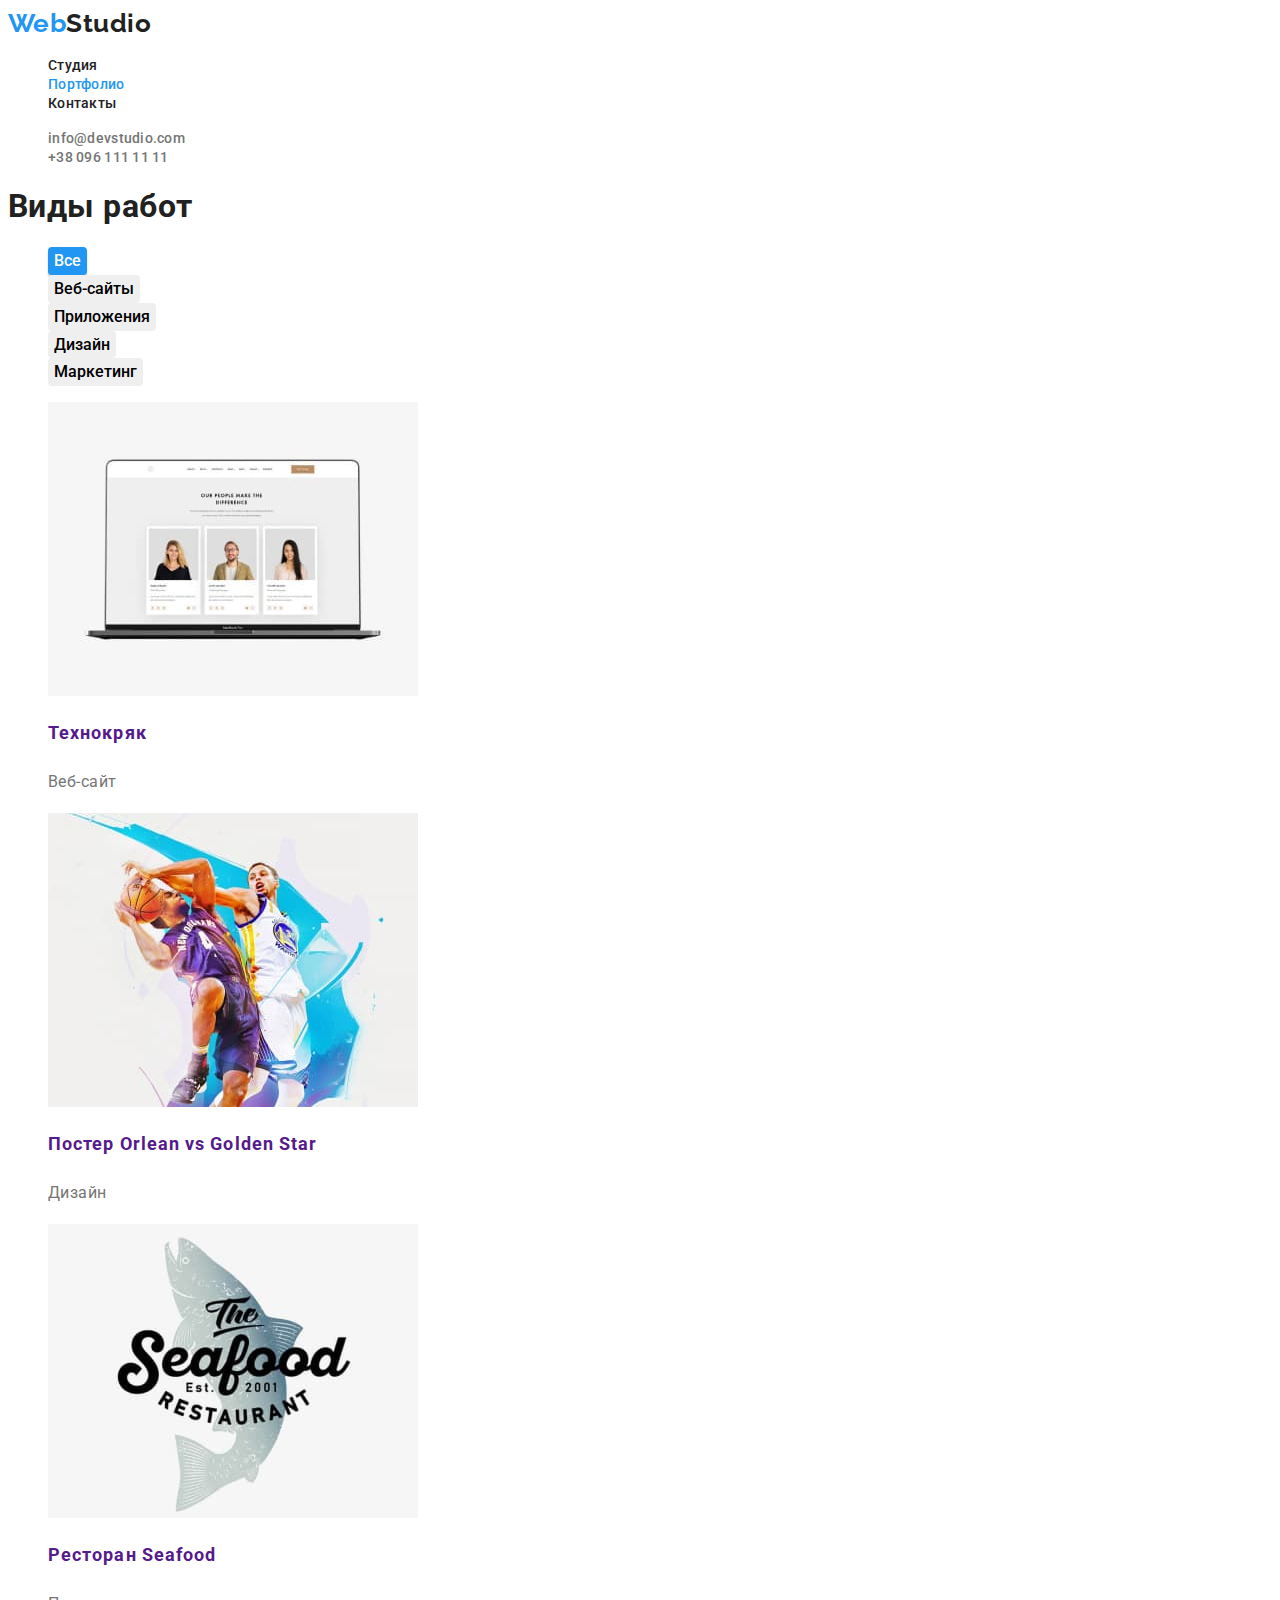
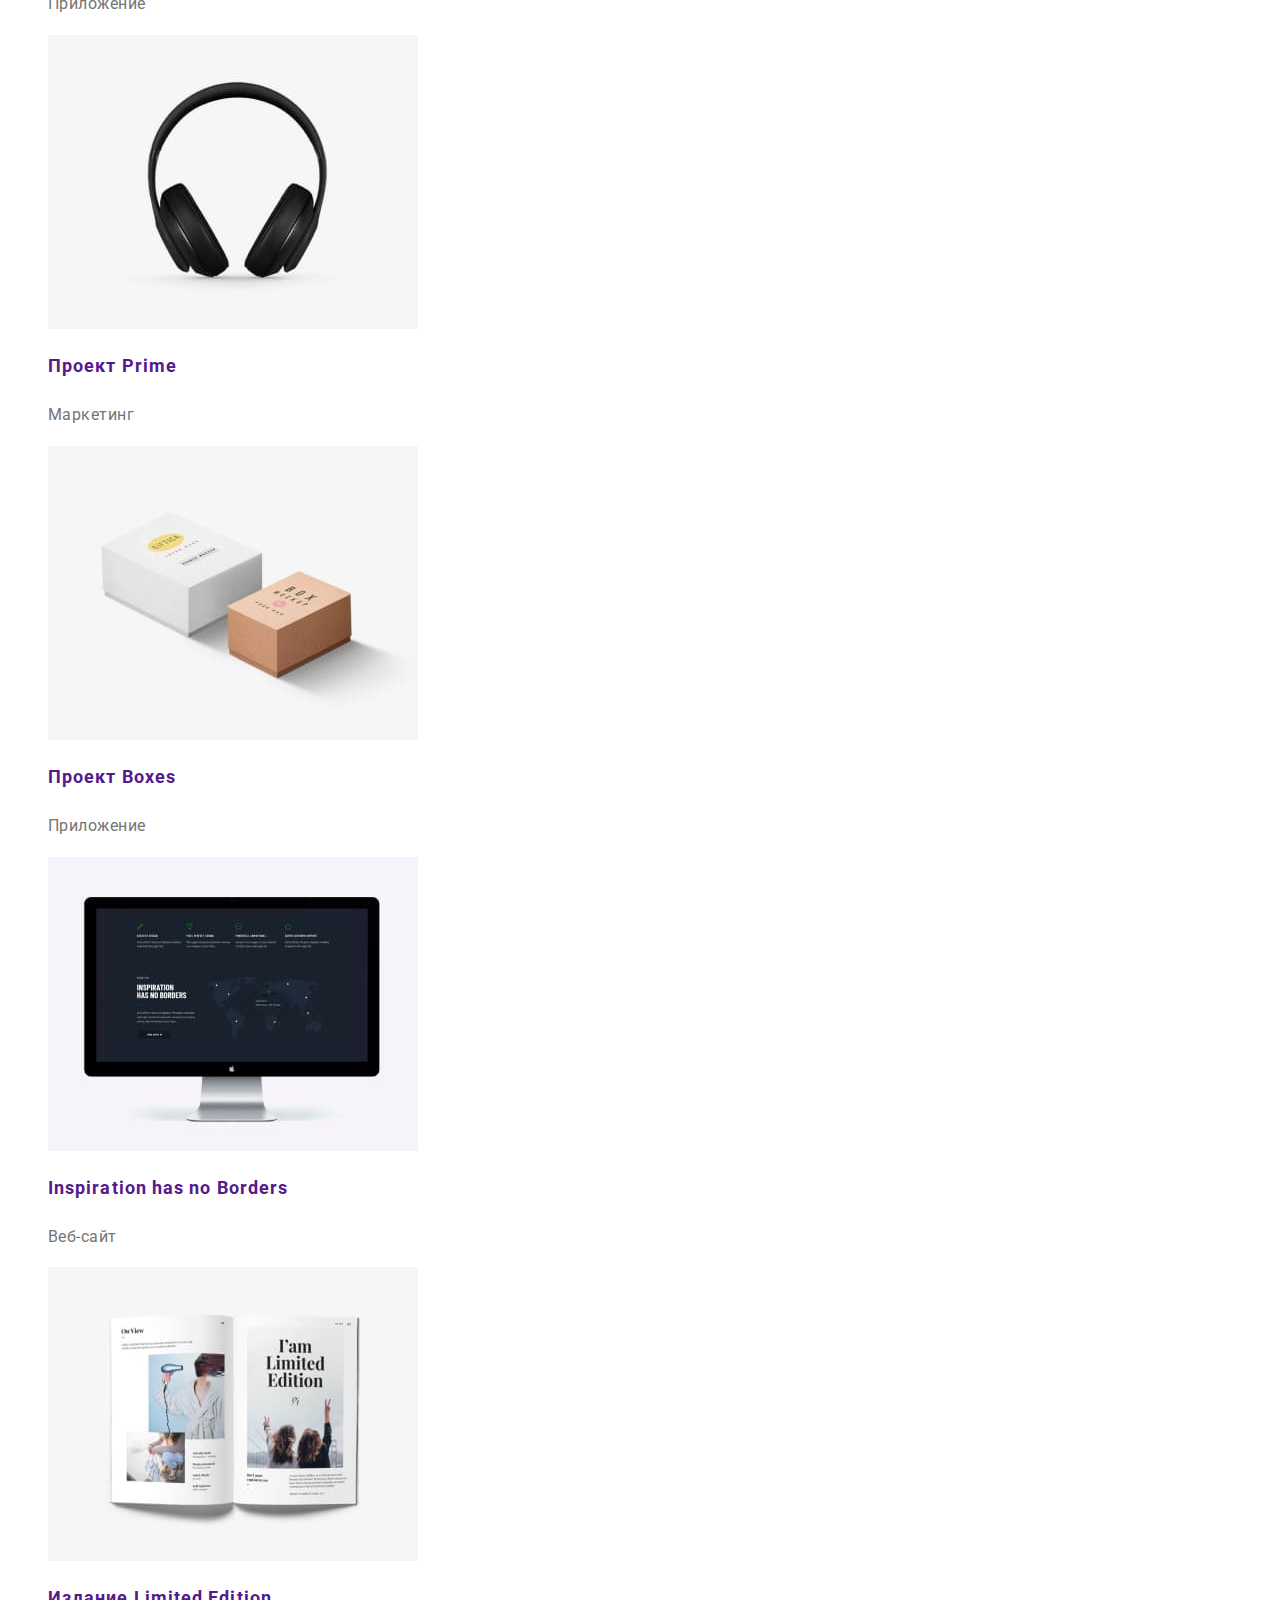
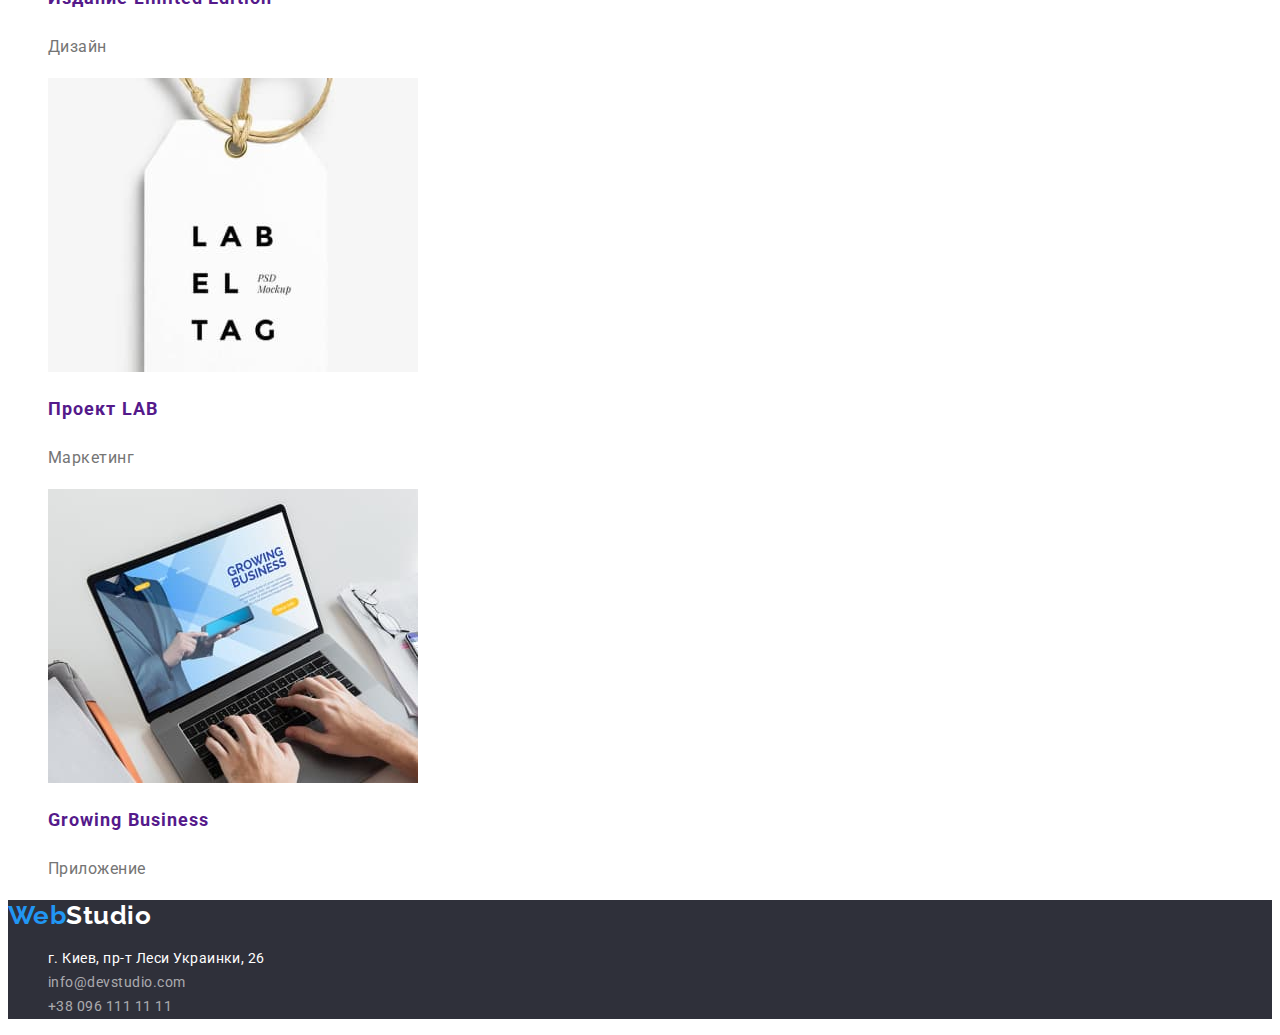
==== portfolio.html @ ade3c934 "copy repo" ====
<!DOCTYPE html>
<html lang="ru">
  <head>
    <meta charset="UTF-8" />
    <meta http-equiv="X-UA-Compatible" content="IE=edge" />
    <meta name="viewport" content="width=device-width, initial-scale=1.0" />
    <title>WebStudio</title>
    <link rel="preconnect" href="https://fonts.googleapis.com" />
    <link rel="preconnect" href="https://fonts.gstatic.com" crossorigin />
    <link
      href="https://fonts.googleapis.com/css2?family=Raleway:wght@700&family=Roboto:wght@400;500;700;900&display=swap"
      rel="stylesheet"
    />
    <link rel="stylesheet" href="./css/styles.css" />
  </head>
  <body>
    <header>
      <nav>
        <a href="" lang="en" class="logo link">Web<span class="logo-accent">Studio</span> </a>

        <ul>
          <li class="list">
            <a href="./index.html" class="link site-nav-text">Студия</a>
          </li>
          <li class="list">
            <a href="./portfolio.html" class="link site-nav-text current">Портфолио</a>
          </li>
          <li class="list">
            <a href="" class="link site-nav-text">Контакты</a>
          </li>
        </ul>
      </nav>
      <ul>
        <li class="list">
          <a href="mailto:info@devstudio.com" class="link site-contact">info@devstudio.com</a>
        </li>
        <li class="list">
          <a href="tel:+380961111111" class="link site-contact">+38 096 111 11 11</a>
        </li>
      </ul>
    </header>
    <main>
      <section>
        <!--Скрытый заголовок-->
        <h1>Виды работ</h1>
        <ul>
          <li class="list">
            <button type="button" class="button-works button-current">Все</button>
          </li>
          <li class="list">
            <button type="button" class="button-works">Веб-сайты</button>
          </li>
          <li class="list">
            <button type="button" class="button-works">Приложения</button>
          </li>
          <li class="list">
            <button type="button" class="button-works">Дизайн</button>
          </li>
          <li class="list">
            <button type="button" class="button-works">Маркетинг</button>
          </li>
        </ul>
        <ul>
          <li class="list">
            <a href="" class="link">
              <img src="./images/portpholio-1.jpg" alt="ноутбук с сайтом" width="370" />
              <h2 class="works-title">Технокряк</h2>
              <p class="works-text">Веб-сайт</p>
            </a>
          </li>
          <li class="list">
            <a href="" class="link">
              <img src="./images/portpholio-2.jpg" alt="нарисованные баскетболисты" width="370" />

              <h2 class="works-title">
                Постер
                <span lang="en">Orlean vs Golden Star</span>
              </h2>
              <p class="works-text">Дизайн</p>
            </a>
          </li>
          <li class="list">
            <a href="" class="link">
              <img src="./images/portpholio-3.jpg" alt="название приложения" width="370" />

              <h2 class="works-title">
                Ресторан
                <span lang="en">Seafood</span>
              </h2>
              <p class="works-text">Приложение</p>
            </a>
          </li>
          <li class="list">
            <a href="" class="link"
              ><img src="./images/portpholio-4.jpg" alt="наушники" width="370" />
              <h2 class="works-title">
                Проект
                <span lang="en">Prime</span>
              </h2>
              <p class="works-text">Маркетинг</p>
            </a>
          </li>
          <li class="list">
            <a href="" class="link"
              ><img src="./images/portpholio-5.jpg" alt="упаковка" width="370" />
              <h2 class="works-title">
                Проект
                <span lang="en">Boxes</span>
              </h2>
              <p class="works-text">Приложение</p>
            </a>
          </li>
          <li class="list">
            <a href="" class="link">
              <img src="./images/portpholio-6.jpg" alt="монитор с сайтом" width="370" />
              <h2 class="works-title" lang="en">Inspiration has no Borders</h2>
              <p class="works-text">Веб-сайт</p>
            </a>
          </li>
          <li class="list">
            <a href="" class="link"
              ><img src="./images/portpholio-7.jpg" alt="журнал" width="370" />
              <h2 class="works-title">
                Издание
                <span lang="en">Limited Edition</span>
              </h2>
              <p class="works-text">Дизайн</p>
            </a>
          </li>
          <li class="list">
            <a href="" class="link">
              <img src="./images/portpholio-8.jpg" alt="бирка с названием" width="370" />

              <h2 class="works-title">
                Проект
                <span lang="en">LAB</span>
              </h2>
              <p class="works-text">Маркетинг</p>
            </a>
          </li>
          <li class="list">
            <a href="" class="link">
              <img src="./images/portpholio-9.jpg" alt="руки на ноутбуке" width="370" />
              <h2 class="works-title" lang="en">Growing Business</h2>
              <p class="works-text">Приложение</p>
            </a>
          </li>
        </ul>
      </section>
    </main>
    <footer class="footer">
      <a href="" lang="en" class="logo link">Web<span class="logo-accent-footer">Studio</span> </a>
      <address>
        <ul>
          <li class="footer-map list">г. Киев, пр-т Леси Украинки, 26</li>
          <li class="list">
            <a href="mailto:info@devstudio.com" class="footer-contact link">info@devstudio.com</a>
          </li>
          <li class="list">
            <a href="tel:+380961111111" class="footer-contact link">+38 096 111 11 11</a>
          </li>
        </ul>
      </address>
    </footer>
  </body>
</html>
---- css/styles.css ----
:root {
  --title-text-color: #212121;
  --primary-text-color: #757575;
  --primary-white-color: #ffffff;
  --accent-color: #2196f3;
  --accent-color-hover: #188ce8;
  --team-bg-color: #f5f4fa;
  --footer-bg-color: #2f303a;
  --temporary-bg-color: #2f303a;
}

body {
  font-family: Roboto, sans-serif;
  letter-spacing: 0.03em;

  color: var(--title-text-color);
  background-color: var(--primary-white-color);
}

/* All site */

.title {
  font-weight: 700;
  font-size: 36px;
  line-height: 1.17;
  text-align: center;
}

.link {
  text-decoration: none;
}

.list {
  list-style: none;
}

/* site-nav */

.logo {
  font-family: Raleway;
  font-size: 26px;
  font-weight: 700;
  line-height: 1.19;
  color: var(--accent-color);
}

.logo-accent {
  color: var(--title-text-color);
}

.logo-accent:hover {
  color: var(--accent-color);
}

.site-nav-text {
  font-size: 14px;
  font-weight: 500;
  line-height: 1.14;
  letter-spacing: 0.02em;
  color: var(--title-text-color);
}
.site-nav-text:hover,
.site-nav-text:focus {
  color: var(--accent-color);
}

.site-contact {
  font-size: 14px;
  font-weight: 500;
  line-height: 1.14;
  letter-spacing: 0.02em;
  color: var(--primary-text-color);
}

.site-contact:hover,
.site-contact:focus,
.current {
  color: var(--accent-color);
}

/* hero */

.hero-title {
  color: var(--primary-white-color);
  font-weight: 900;
  font-size: 44px;
  line-height: 1.36;
  text-align: center;
  letter-spacing: 0.06em;
  text-transform: uppercase;
}

.hero-button {
  font-family: Roboto, sans-serif;
  font-weight: 700;
  font-size: 16px;
  line-height: 1.87;
  letter-spacing: 0.06em;

  color: var(--primary-white-color);
  background-color: var(--accent-color);

  border: none;
  border-radius: 4px;
  box-shadow: 0px 4px 4px rgba(0, 0, 0, 0.15);
}

.hero-button:hover,
.hero-button:focus {
  background-color: var(--accent-color-hover);
}

.hero-bg-temporary {
  background-color: var(--temporary-bg-color);
}

/* advantages */

.advantages-title {
  font-weight: 700;
  font-size: 14px;
  line-height: 1.14;
  letter-spacing: 0.03em;
  text-transform: uppercase;
}
.advantages-text {
  font-size: 14px;
  line-height: 1.71;
  color: var(--primary-text-color);
}

/* team */

.team {
  background-color: var(--team-bg-color);
}
.team-title {
  font-weight: 500;
  font-size: 16px;
  line-height: 1.19;
}

.team-role {
  font-size: 16px;
  line-height: 1.19;
  color: var(--primary-text-color);
}

/* footer */

.logo-accent-footer {
  color: var(--primary-white-color);
}

.logo-accent-footer:hover {
  color: var(--accent-color);
}

.footer {
  background-color: var(--footer-bg-color);
}

.footer-map {
  font-size: 14px;
  line-height: 1.71;
  font-style: normal;
  color: var(--primary-white-color);
}

.footer-contact {
  font-size: 14px;
  line-height: 1.71;
  font-style: normal;
  color: rgba(255, 255, 255, 0.6);
}

.footer-map:hover,
.footer-map:focus,
.footer-contact:hover,
.footer-contact:focus {
  color: var(--accent-color);
}

/* PORTPHOLIO */
/* Types of work */

.button-works {
  font-family: Roboto, sans-serif;
  font-weight: 500;
  font-size: 16px;
  line-height: 1.62;

  border: none;
  border-radius: 4px;
}

.button-current {
  color: var(--primary-white-color);
  background-color: var(--accent-color);
  box-shadow: 0px 3px 1px rgba(0, 0, 0, 0.1), 0px 1px 2px rgba(0, 0, 0, 0.08), 0px 2px 2px rgba(0, 0, 0, 0.12);
}

.button-works:hover,
.button-works:focus {
  color: var(--primary-white-color);
  background-color: var(--accent-color);

  cursor: pointer;
}

/* Our works */

.works-title {
  font-weight: 700;
  font-size: 18px;
  line-height: 2;
  letter-spacing: 0.06em;
}

.works-text {
  font-size: 16px;
  line-height: 1.87;
  color: var(--primary-text-color);
}
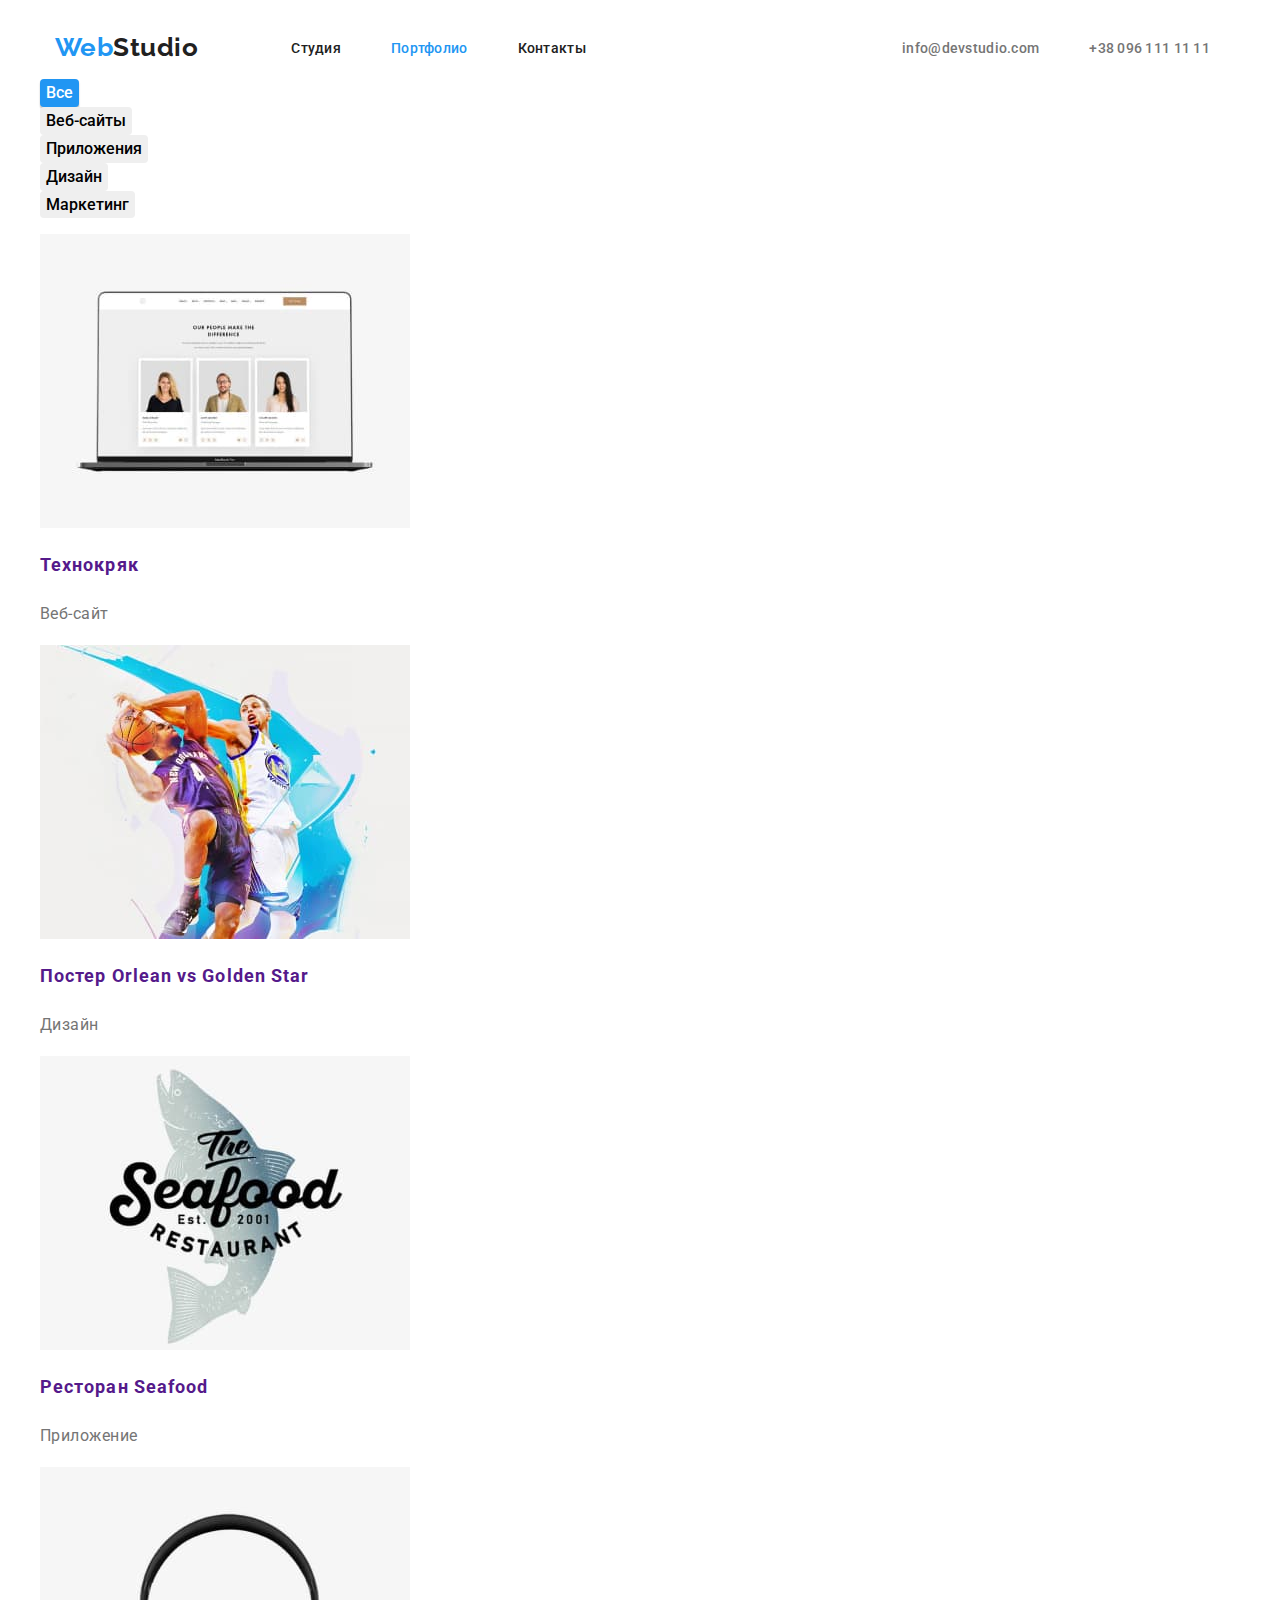
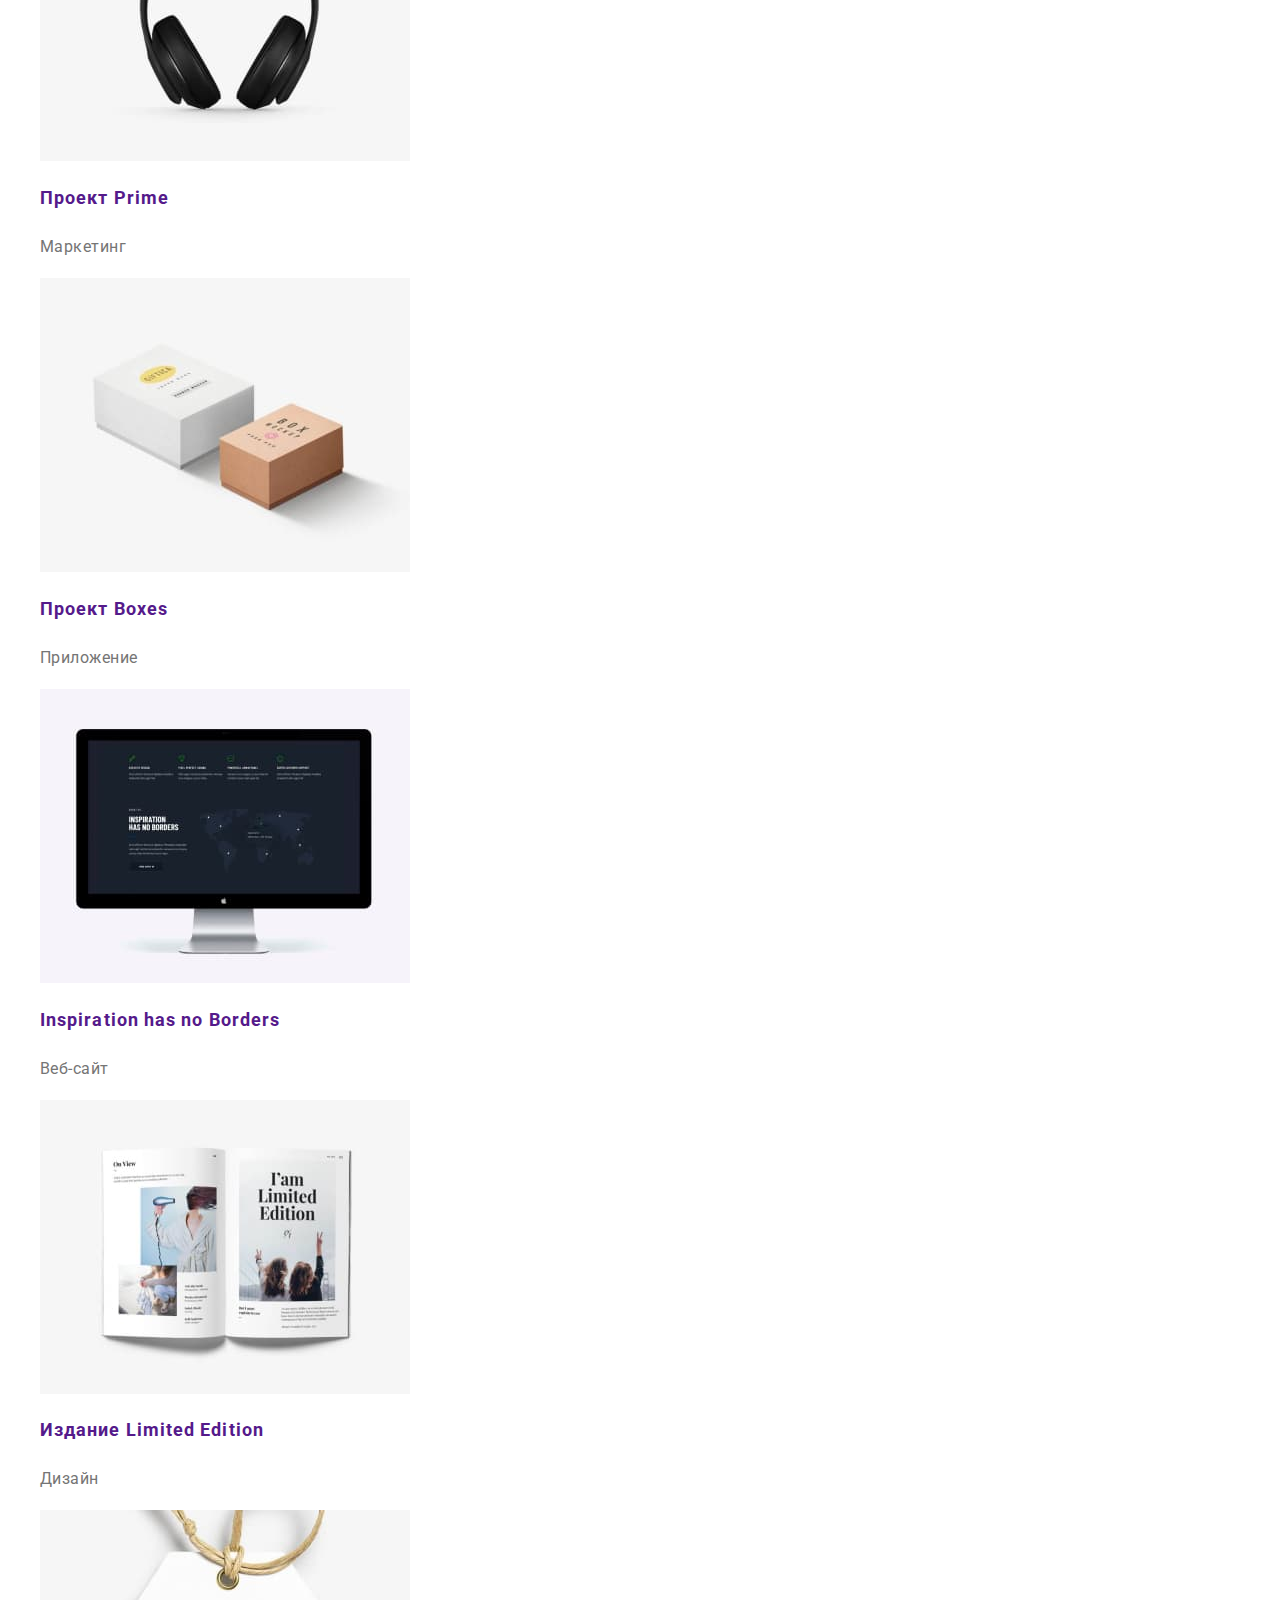
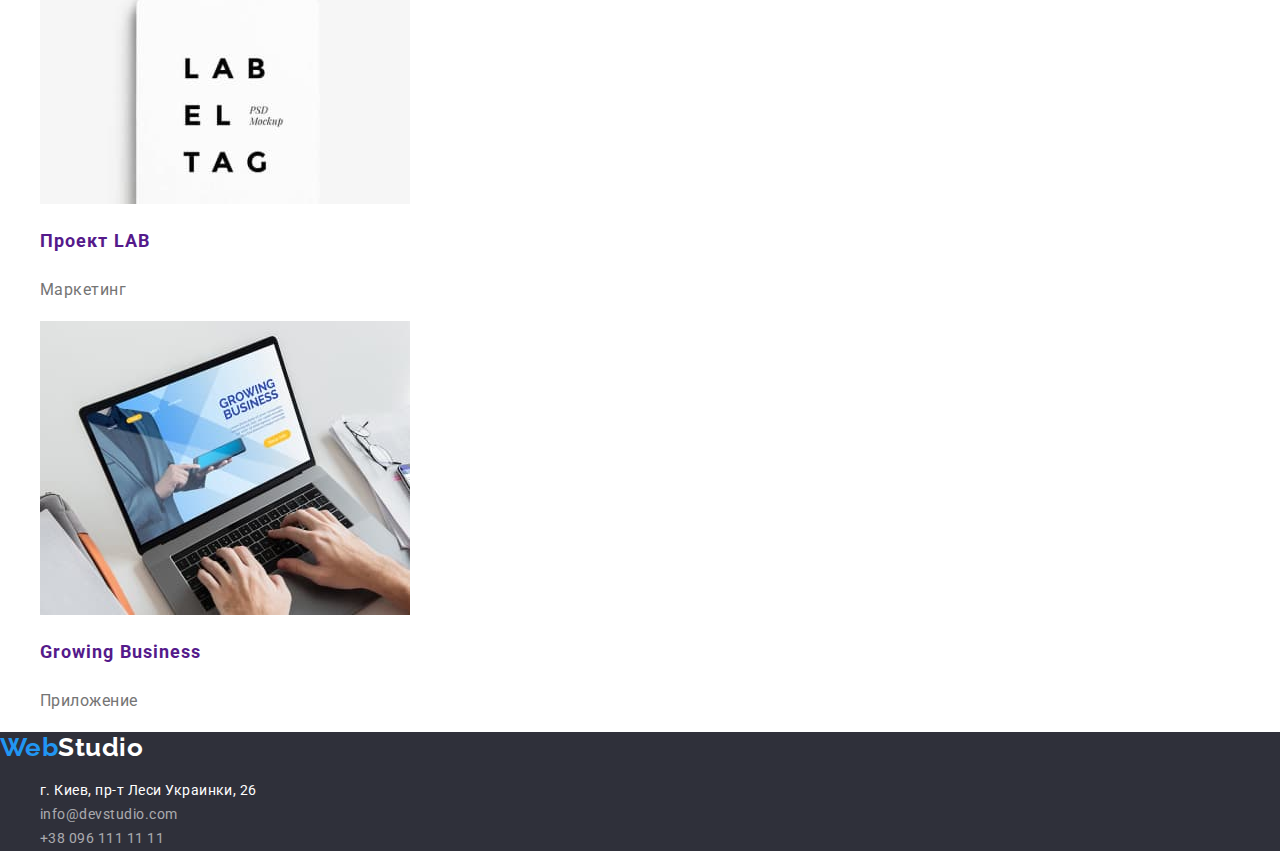
==== commit f4c7147e: "fix2" ====
--- a/portfolio.html
+++ b/portfolio.html
@@ -11,30 +11,37 @@
       href="https://fonts.googleapis.com/css2?family=Raleway:wght@700&family=Roboto:wght@400;500;700;900&display=swap"
       rel="stylesheet"
     />
+    <link
+      rel="stylesheet"
+      href="https://cdnjs.cloudflare.com/ajax/libs/modern-normalize/1.1.0/modern-normalize.min.css"
+      integrity="sha512-wpPYUAdjBVSE4KJnH1VR1HeZfpl1ub8YT/NKx4PuQ5NmX2tKuGu6U/JRp5y+Y8XG2tV+wKQpNHVUX03MfMFn9Q=="
+      crossorigin="anonymous"
+      referrerpolicy="no-referrer"
+    />
     <link rel="stylesheet" href="./css/styles.css" />
   </head>
   <body>
-    <header>
-      <nav>
+    <header class="flex-nav header-container">
+      <nav class="flex-nav">
         <a href="" lang="en" class="logo link">Web<span class="logo-accent">Studio</span> </a>
 
-        <ul>
-          <li class="list">
+        <ul class="ul-normalize flex-nav-menu">
+          <li class="list nav-menu-item">
             <a href="./index.html" class="link site-nav-text">Студия</a>
           </li>
-          <li class="list">
+          <li class="list nav-menu-item">
             <a href="./portfolio.html" class="link site-nav-text current">Портфолио</a>
           </li>
-          <li class="list">
+          <li class="list nav-menu-item">
             <a href="" class="link site-nav-text">Контакты</a>
           </li>
         </ul>
       </nav>
-      <ul>
-        <li class="list">
+      <ul class="ul-normalize container flex-nav-contact">
+        <li class="list nav-contact-item">
           <a href="mailto:info@devstudio.com" class="link site-contact">info@devstudio.com</a>
         </li>
-        <li class="list">
+        <li class="list nav-contact-item">
           <a href="tel:+380961111111" class="link site-contact">+38 096 111 11 11</a>
         </li>
       </ul>
@@ -42,7 +49,7 @@
     <main>
       <section>
         <!--Скрытый заголовок-->
-        <h1>Виды работ</h1>
+        <h1 class="visually-hidden">Виды работ</h1>
         <ul>
           <li class="list">
             <button type="button" class="button-works button-current">Все</button>
--- a/css/styles.css
+++ b/css/styles.css
@@ -10,6 +10,7 @@
 }
 
 body {
+  margin: 0;
   font-family: Roboto, sans-serif;
   letter-spacing: 0.03em;
 
@@ -18,6 +19,25 @@
 }
 
 /* All site */
+
+*,
+::after,
+::before {
+  box-sizing: border-box;
+}
+
+.visually-hidden {
+  position: absolute;
+  width: 1px;
+  height: 1px;
+  margin: -1px;
+  border: 0;
+  padding: 0;
+  white-space: nowrap;
+  clip-path: inset(100%);
+  clip: rect(0 0 0 0);
+  overflow: hidden;
+}
 
 .title {
   font-weight: 700;
@@ -34,7 +54,50 @@
   list-style: none;
 }
 
+.ul-normalize {
+  margin: 0;
+  padding: 0;
+}
+
+.container {
+  width: 1200px;
+  padding-left: 15px;
+  padding-right: 15px;
+  margin-right: auto;
+  margin-left: auto;
+}
+
 /* site-nav */
+
+.header-container {
+  width: 1200px;
+  padding-left: 15px;
+  padding-right: 15px;
+  margin-right: auto;
+  margin-left: auto;
+  margin-top: 32px;
+}
+
+.flex-nav {
+  display: flex;
+  align-items: center;
+}
+
+.flex-nav-menu {
+  display: flex;
+  align-items: center;
+  margin-left: 93px;
+}
+
+.flex-nav-contact {
+  display: flex;
+  align-items: center;
+  justify-content: end;
+}
+
+.nav-menu-item:not(:first-child) {
+  margin-left: 50px;
+}
 
 .logo {
   font-family: Raleway;
@@ -76,6 +139,10 @@
 .site-contact:focus,
 .current {
   color: var(--accent-color);
+}
+
+.nav-contact-item:not(:first-child) {
+  margin-left: 50px;
 }
 
 /* hero */
@@ -91,6 +158,10 @@
 }
 
 .hero-button {
+  display: block;
+  margin: auto;
+  margin-bottom: 93px;
+
   font-family: Roboto, sans-serif;
   font-weight: 700;
   font-size: 16px;
@@ -116,6 +187,20 @@
 
 /* advantages */
 
+.advantages-items {
+  display: flex;
+  justify-content: center;
+  margin-bottom: 94px;
+}
+
+.advantages-item {
+  width: 270px;
+}
+
+.advantages-item:not(:first-child) {
+  margin-left: 30px;
+}
+
 .advantages-title {
   font-weight: 700;
   font-size: 14px;
@@ -127,6 +212,16 @@
   font-size: 14px;
   line-height: 1.71;
   color: var(--primary-text-color);
+}
+
+/* wedo */
+
+.wedo-ul {
+  display: flex;
+}
+
+.wedo-item:not(:first-child) {
+  margin-left: 30px;
 }
 
 /* team */
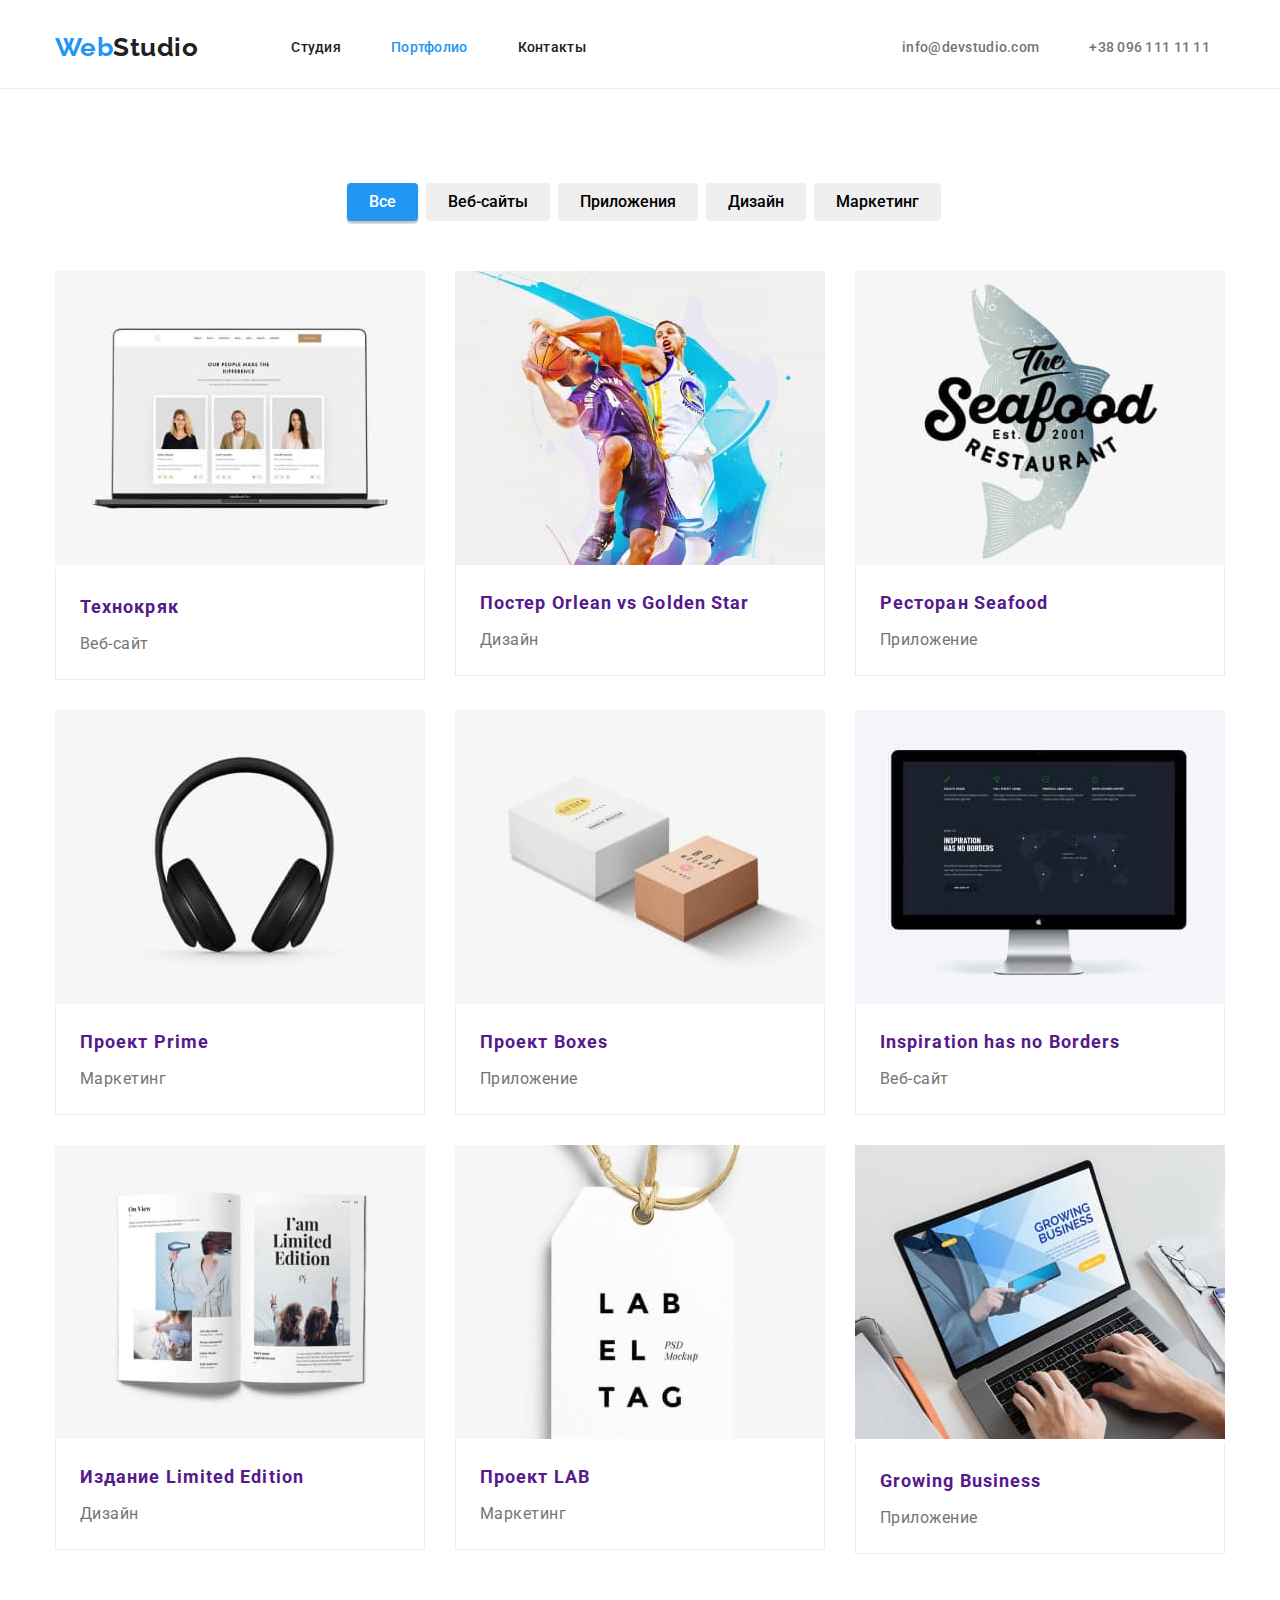
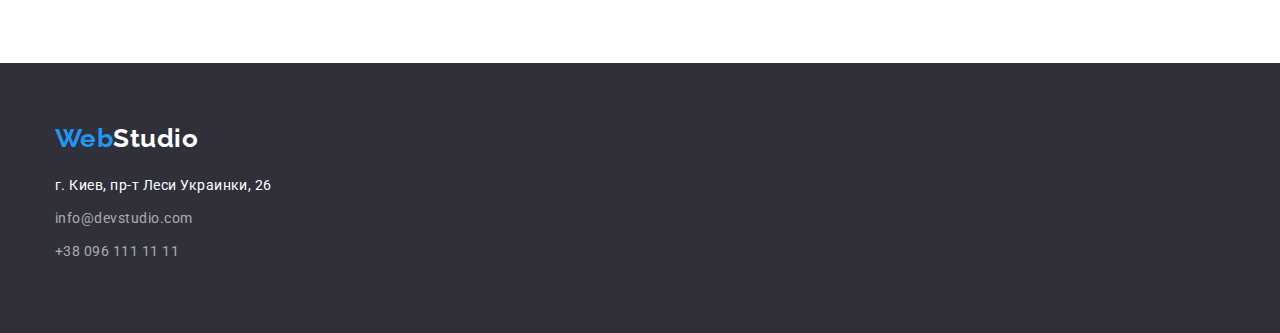
==== commit 26749fe0: "dz3_ready" ====
--- a/portfolio.html
+++ b/portfolio.html
@@ -11,163 +11,173 @@
       href="https://fonts.googleapis.com/css2?family=Raleway:wght@700&family=Roboto:wght@400;500;700;900&display=swap"
       rel="stylesheet"
     />
-    <link
-      rel="stylesheet"
-      href="https://cdnjs.cloudflare.com/ajax/libs/modern-normalize/1.1.0/modern-normalize.min.css"
-      integrity="sha512-wpPYUAdjBVSE4KJnH1VR1HeZfpl1ub8YT/NKx4PuQ5NmX2tKuGu6U/JRp5y+Y8XG2tV+wKQpNHVUX03MfMFn9Q=="
-      crossorigin="anonymous"
-      referrerpolicy="no-referrer"
-    />
+    <link rel="stylesheet" href="./css/modern-normalize.css" />
     <link rel="stylesheet" href="./css/styles.css" />
   </head>
   <body>
-    <header class="flex-nav header-container">
-      <nav class="flex-nav">
-        <a href="" lang="en" class="logo link">Web<span class="logo-accent">Studio</span> </a>
+    <header class="header-border">
+      <div class="flex-nav header-container">
+        <nav class="flex-nav">
+          <a href="" lang="en" class="logo link">Web<span class="logo-accent">Studio</span> </a>
 
-        <ul class="ul-normalize flex-nav-menu">
-          <li class="list nav-menu-item">
-            <a href="./index.html" class="link site-nav-text">Студия</a>
+          <ul class="flex-nav-menu">
+            <li class="list nav-menu-item">
+              <a href="./index.html" class="link site-nav-text">Студия</a>
+            </li>
+            <li class="list nav-menu-item">
+              <a href="./portfolio.html" class="link site-nav-text current">Портфолио</a>
+            </li>
+            <li class="list nav-menu-item">
+              <a href="" class="link site-nav-text">Контакты</a>
+            </li>
+          </ul>
+        </nav>
+        <ul class="container flex-nav-contact">
+          <li class="list nav-contact-item">
+            <a href="mailto:info@devstudio.com" class="link site-contact">info@devstudio.com</a>
           </li>
-          <li class="list nav-menu-item">
-            <a href="./portfolio.html" class="link site-nav-text current">Портфолио</a>
-          </li>
-          <li class="list nav-menu-item">
-            <a href="" class="link site-nav-text">Контакты</a>
+          <li class="list nav-contact-item">
+            <a href="tel:+380961111111" class="link site-contact">+38 096 111 11 11</a>
           </li>
         </ul>
-      </nav>
-      <ul class="ul-normalize container flex-nav-contact">
-        <li class="list nav-contact-item">
-          <a href="mailto:info@devstudio.com" class="link site-contact">info@devstudio.com</a>
-        </li>
-        <li class="list nav-contact-item">
-          <a href="tel:+380961111111" class="link site-contact">+38 096 111 11 11</a>
-        </li>
-      </ul>
+      </div>
     </header>
     <main>
-      <section>
+      <section class="section">
         <!--Скрытый заголовок-->
         <h1 class="visually-hidden">Виды работ</h1>
-        <ul>
+        <ul class="works-buttons container">
           <li class="list">
-            <button type="button" class="button-works button-current">Все</button>
+            <button type="button" class="work-button button-current">Все</button>
           </li>
           <li class="list">
-            <button type="button" class="button-works">Веб-сайты</button>
+            <button type="button" class="work-button">Веб-сайты</button>
           </li>
           <li class="list">
-            <button type="button" class="button-works">Приложения</button>
+            <button type="button" class="work-button">Приложения</button>
           </li>
           <li class="list">
-            <button type="button" class="button-works">Дизайн</button>
+            <button type="button" class="work-button">Дизайн</button>
           </li>
           <li class="list">
-            <button type="button" class="button-works">Маркетинг</button>
+            <button type="button" class="work-button">Маркетинг</button>
           </li>
         </ul>
-        <ul>
-          <li class="list">
+        <ul class="works-items works-container">
+          <li class="list works-item">
             <a href="" class="link">
               <img src="./images/portpholio-1.jpg" alt="ноутбук с сайтом" width="370" />
-              <h2 class="works-title">Технокряк</h2>
-              <p class="works-text">Веб-сайт</p>
+              <div class="works-item-bottom">
+                <h2 class="works-title">Технокряк</h2>
+                <p class="works-text">Веб-сайт</p>
+              </div>
             </a>
           </li>
-          <li class="list">
+          <li class="list works-item">
             <a href="" class="link">
-              <img src="./images/portpholio-2.jpg" alt="нарисованные баскетболисты" width="370" />
-
-              <h2 class="works-title">
-                Постер
-                <span lang="en">Orlean vs Golden Star</span>
-              </h2>
-              <p class="works-text">Дизайн</p>
+              <img class="works-img" src="./images/portpholio-2.jpg" alt="нарисованные баскетболисты" width="370" />
+              <div class="works-item-bottom">
+                <h2 class="works-title">
+                  Постер
+                  <span lang="en">Orlean vs Golden Star</span>
+                </h2>
+                <p class="works-text">Дизайн</p>
+              </div>
             </a>
           </li>
-          <li class="list">
+          <li class="list works-item">
             <a href="" class="link">
-              <img src="./images/portpholio-3.jpg" alt="название приложения" width="370" />
-
-              <h2 class="works-title">
-                Ресторан
-                <span lang="en">Seafood</span>
-              </h2>
-              <p class="works-text">Приложение</p>
+              <img class="works-img" src="./images/portpholio-3.jpg" alt="название приложения" width="370" />
+              <div class="works-item-bottom">
+                <h2 class="works-title">
+                  Ресторан
+                  <span lang="en">Seafood</span>
+                </h2>
+                <p class="works-text">Приложение</p>
+              </div>
             </a>
           </li>
-          <li class="list">
+          <li class="list works-item">
             <a href="" class="link"
-              ><img src="./images/portpholio-4.jpg" alt="наушники" width="370" />
-              <h2 class="works-title">
-                Проект
-                <span lang="en">Prime</span>
-              </h2>
-              <p class="works-text">Маркетинг</p>
+              ><img class="works-img" src="./images/portpholio-4.jpg" alt="наушники" width="370" />
+              <div class="works-item-bottom">
+                <h2 class="works-title">
+                  Проект
+                  <span lang="en">Prime</span>
+                </h2>
+                <p class="works-text">Маркетинг</p>
+              </div>
             </a>
           </li>
-          <li class="list">
-            <a href="" class="link"
-              ><img src="./images/portpholio-5.jpg" alt="упаковка" width="370" />
-              <h2 class="works-title">
-                Проект
-                <span lang="en">Boxes</span>
-              </h2>
-              <p class="works-text">Приложение</p>
+          <li class="list works-item">
+            <a href="" class="link">
+              <img class="works-img" src="./images/portpholio-5.jpg" alt="упаковка" width="370" />
+              <div class="works-item-bottom">
+                <h2 class="works-title">
+                  Проект
+                  <span lang="en">Boxes</span>
+                </h2>
+                <p class="works-text">Приложение</p>
+              </div>
             </a>
           </li>
-          <li class="list">
+          <li class="list works-item">
             <a href="" class="link">
-              <img src="./images/portpholio-6.jpg" alt="монитор с сайтом" width="370" />
-              <h2 class="works-title" lang="en">Inspiration has no Borders</h2>
-              <p class="works-text">Веб-сайт</p>
+              <img class="works-img" src="./images/portpholio-6.jpg" alt="монитор с сайтом" width="370" />
+              <div class="works-item-bottom">
+                <h2 class="works-title" lang="en">Inspiration has no Borders</h2>
+                <p class="works-text">Веб-сайт</p>
+              </div>
             </a>
           </li>
-          <li class="list">
+          <li class="list works-item">
             <a href="" class="link"
-              ><img src="./images/portpholio-7.jpg" alt="журнал" width="370" />
-              <h2 class="works-title">
-                Издание
-                <span lang="en">Limited Edition</span>
-              </h2>
-              <p class="works-text">Дизайн</p>
+              ><img class="works-img" src="./images/portpholio-7.jpg" alt="журнал" width="370" />
+              <div class="works-item-bottom">
+                <h2 class="works-title">
+                  Издание
+                  <span lang="en">Limited Edition</span>
+                </h2>
+                <p class="works-text">Дизайн</p>
+              </div>
             </a>
           </li>
-          <li class="list">
+          <li class="list works-item">
             <a href="" class="link">
-              <img src="./images/portpholio-8.jpg" alt="бирка с названием" width="370" />
-
-              <h2 class="works-title">
-                Проект
-                <span lang="en">LAB</span>
-              </h2>
-              <p class="works-text">Маркетинг</p>
+              <img class="works-img" src="./images/portpholio-8.jpg" alt="бирка с названием" width="370" />
+              <div class="works-item-bottom">
+                <h2 class="works-title">Проект <span lang="en">LAB</span></h2>
+                <p class="works-text">Маркетинг</p>
+              </div>
             </a>
           </li>
-          <li class="list">
+          <li class="list works-item">
             <a href="" class="link">
               <img src="./images/portpholio-9.jpg" alt="руки на ноутбуке" width="370" />
-              <h2 class="works-title" lang="en">Growing Business</h2>
-              <p class="works-text">Приложение</p>
+              <div class="works-item-bottom">
+                <h2 class="works-title" lang="en">Growing Business</h2>
+                <p class="works-text">Приложение</p>
+              </div>
             </a>
           </li>
         </ul>
       </section>
     </main>
     <footer class="footer">
-      <a href="" lang="en" class="logo link">Web<span class="logo-accent-footer">Studio</span> </a>
-      <address>
-        <ul>
-          <li class="footer-map list">г. Киев, пр-т Леси Украинки, 26</li>
-          <li class="list">
-            <a href="mailto:info@devstudio.com" class="footer-contact link">info@devstudio.com</a>
-          </li>
-          <li class="list">
-            <a href="tel:+380961111111" class="footer-contact link">+38 096 111 11 11</a>
-          </li>
-        </ul>
-      </address>
+      <div class="container">
+        <a href="./index.html" lang="en" class="footer-logo link">Web<span class="logo-accent-footer">Studio</span> </a>
+        <address>
+          <ul>
+            <li class="footer-map list footer-adress">г. Киев, пр-т Леси Украинки, 26</li>
+            <li class="list footer-adress">
+              <a href="mailto:info@devstudio.com" class="footer-contact link">info@devstudio.com</a>
+            </li>
+            <li class="list footer-adress">
+              <a href="tel:+380961111111" class="footer-contact link">+38 096 111 11 11</a>
+            </li>
+          </ul>
+        </address>
+      </div>
     </footer>
   </body>
 </html>
--- a/css/styles.css
+++ b/css/styles.css
@@ -16,6 +16,18 @@
 
   color: var(--title-text-color);
   background-color: var(--primary-white-color);
+}
+
+h1,
+h2,
+h3,
+h4,
+h5,
+h6,
+p,
+ul {
+  margin: 0;
+  padding: 0;
 }
 
 /* All site */
@@ -54,11 +66,6 @@
   list-style: none;
 }
 
-.ul-normalize {
-  margin: 0;
-  padding: 0;
-}
-
 .container {
   width: 1200px;
   padding-left: 15px;
@@ -67,7 +74,16 @@
   margin-left: auto;
 }
 
+.section {
+  padding-top: 94px;
+  padding-bottom: 94px;
+}
+
 /* site-nav */
+
+.header-border {
+  border-bottom: 1px solid #ececec;
+}
 
 .header-container {
   width: 1200px;
@@ -76,11 +92,11 @@
   margin-right: auto;
   margin-left: auto;
   margin-top: 32px;
+  margin-bottom: 25px;
 }
 
 .flex-nav {
   display: flex;
-  align-items: center;
 }
 
 .flex-nav-menu {
@@ -148,6 +164,8 @@
 /* hero */
 
 .hero-title {
+  margin-bottom: 30px;
+
   color: var(--primary-white-color);
   font-weight: 900;
   font-size: 44px;
@@ -159,8 +177,12 @@
 
 .hero-button {
   display: block;
+  padding: 10px 32px;
   margin: auto;
-  margin-bottom: 93px;
+
+  border: none;
+  border-radius: 4px;
+  box-shadow: 0px 4px 4px rgba(0, 0, 0, 0.15);
 
   font-family: Roboto, sans-serif;
   font-weight: 700;
@@ -170,10 +192,6 @@
 
   color: var(--primary-white-color);
   background-color: var(--accent-color);
-
-  border: none;
-  border-radius: 4px;
-  box-shadow: 0px 4px 4px rgba(0, 0, 0, 0.15);
 }
 
 .hero-button:hover,
@@ -183,6 +201,8 @@
 
 .hero-bg-temporary {
   background-color: var(--temporary-bg-color);
+  padding-top: 200px;
+  padding-bottom: 200px;
 }
 
 /* advantages */
@@ -190,7 +210,6 @@
 .advantages-items {
   display: flex;
   justify-content: center;
-  margin-bottom: 94px;
 }
 
 .advantages-item {
@@ -202,6 +221,8 @@
 }
 
 .advantages-title {
+  margin-bottom: 10px;
+
   font-weight: 700;
   font-size: 14px;
   line-height: 1.14;
@@ -216,6 +237,10 @@
 
 /* wedo */
 
+.wedo-title {
+  margin-bottom: 50px;
+}
+
 .wedo-ul {
   display: flex;
 }
@@ -229,20 +254,73 @@
 .team {
   background-color: var(--team-bg-color);
 }
+
+.team-container {
+  width: 1200px;
+  padding-left: 15px;
+  padding-right: 15px;
+  margin-right: auto;
+  margin-left: auto;
+}
+
 .team-title {
+  margin-top: 0;
+  margin-bottom: 50px;
+}
+
+.team-items {
+  display: flex;
+  justify-content: center;
+  padding: 0;
+  margin: 0;
+}
+
+.team-item {
+  height: 368px;
+
+  background-color: var(--primary-white-color);
+  box-shadow: 0px 1px 3px rgba(0, 0, 0, 0.12), 0px 1px 1px rgba(0, 0, 0, 0.14), 0px 2px 1px rgba(0, 0, 0, 0.2);
+  border-radius: 0px 0px 4px 4px;
+}
+
+.team-item:not(:first-child) {
+  margin-left: 30px;
+}
+
+.team-img {
+  margin-bottom: 30px;
+}
+
+.team-item-title {
   font-weight: 500;
   font-size: 16px;
   line-height: 1.19;
-}
-
-.team-role {
+  text-align: center;
+  margin-top: 0;
+  margin-bottom: 10px;
+}
+
+.team-item-role {
   font-size: 16px;
   line-height: 1.19;
   color: var(--primary-text-color);
+  text-align: center;
+  margin: 0;
 }
 
 /* footer */
 
+.footer-logo {
+  display: block;
+  margin-bottom: 20px;
+
+  font-family: Raleway;
+  font-size: 26px;
+  font-weight: 700;
+  line-height: 1.19;
+  color: var(--accent-color);
+}
+
 .logo-accent-footer {
   color: var(--primary-white-color);
 }
@@ -252,7 +330,13 @@
 }
 
 .footer {
+  padding-top: 60px;
+  padding-bottom: 60px;
   background-color: var(--footer-bg-color);
+}
+
+.footer-adress {
+  margin-bottom: 9px;
 }
 
 .footer-map {
@@ -279,7 +363,16 @@
 /* PORTPHOLIO */
 /* Types of work */
 
-.button-works {
+.works-buttons {
+  display: flex;
+  justify-content: center;
+  margin-bottom: 50px;
+}
+
+.work-button {
+  margin-left: 8px;
+  padding: 6px 22px;
+
   font-family: Roboto, sans-serif;
   font-weight: 500;
   font-size: 16px;
@@ -295,8 +388,8 @@
   box-shadow: 0px 3px 1px rgba(0, 0, 0, 0.1), 0px 1px 2px rgba(0, 0, 0, 0.08), 0px 2px 2px rgba(0, 0, 0, 0.12);
 }
 
-.button-works:hover,
-.button-works:focus {
+.work-button:hover,
+.work-button:focus {
   color: var(--primary-white-color);
   background-color: var(--accent-color);
 
@@ -304,16 +397,57 @@
 }
 
 /* Our works */
+
+.works-container {
+  width: 1200px;
+  padding-left: -15px;
+  padding-right: -15px;
+  margin-top: -15px;
+  margin-right: auto;
+  margin-left: auto;
+}
+
+.works-items {
+  display: flex;
+  flex-wrap: wrap;
+}
+
+.works-img {
+  display: block;
+}
+
+.works-item {
+  width: 370px;
+  margin: 15px;
+
+  background-color: var(--primary-white-color);
+}
+
+.works-item-bottom {
+  border-right: 1px solid #eeeeee;
+  border-bottom: 1px solid #eeeeee;
+  border-left: 1px solid #eeeeee;
+}
 
 .works-title {
   font-weight: 700;
   font-size: 18px;
   line-height: 2;
   letter-spacing: 0.06em;
+
+  margin: 0;
+  padding-top: 20px;
+  padding-left: 24px;
+  padding-bottom: 4px;
 }
 
 .works-text {
   font-size: 16px;
   line-height: 1.87;
   color: var(--primary-text-color);
-}
+
+  margin-top: 0;
+  margin-left: 24px;
+  margin-right: 24px;
+  margin-bottom: 20px;
+}
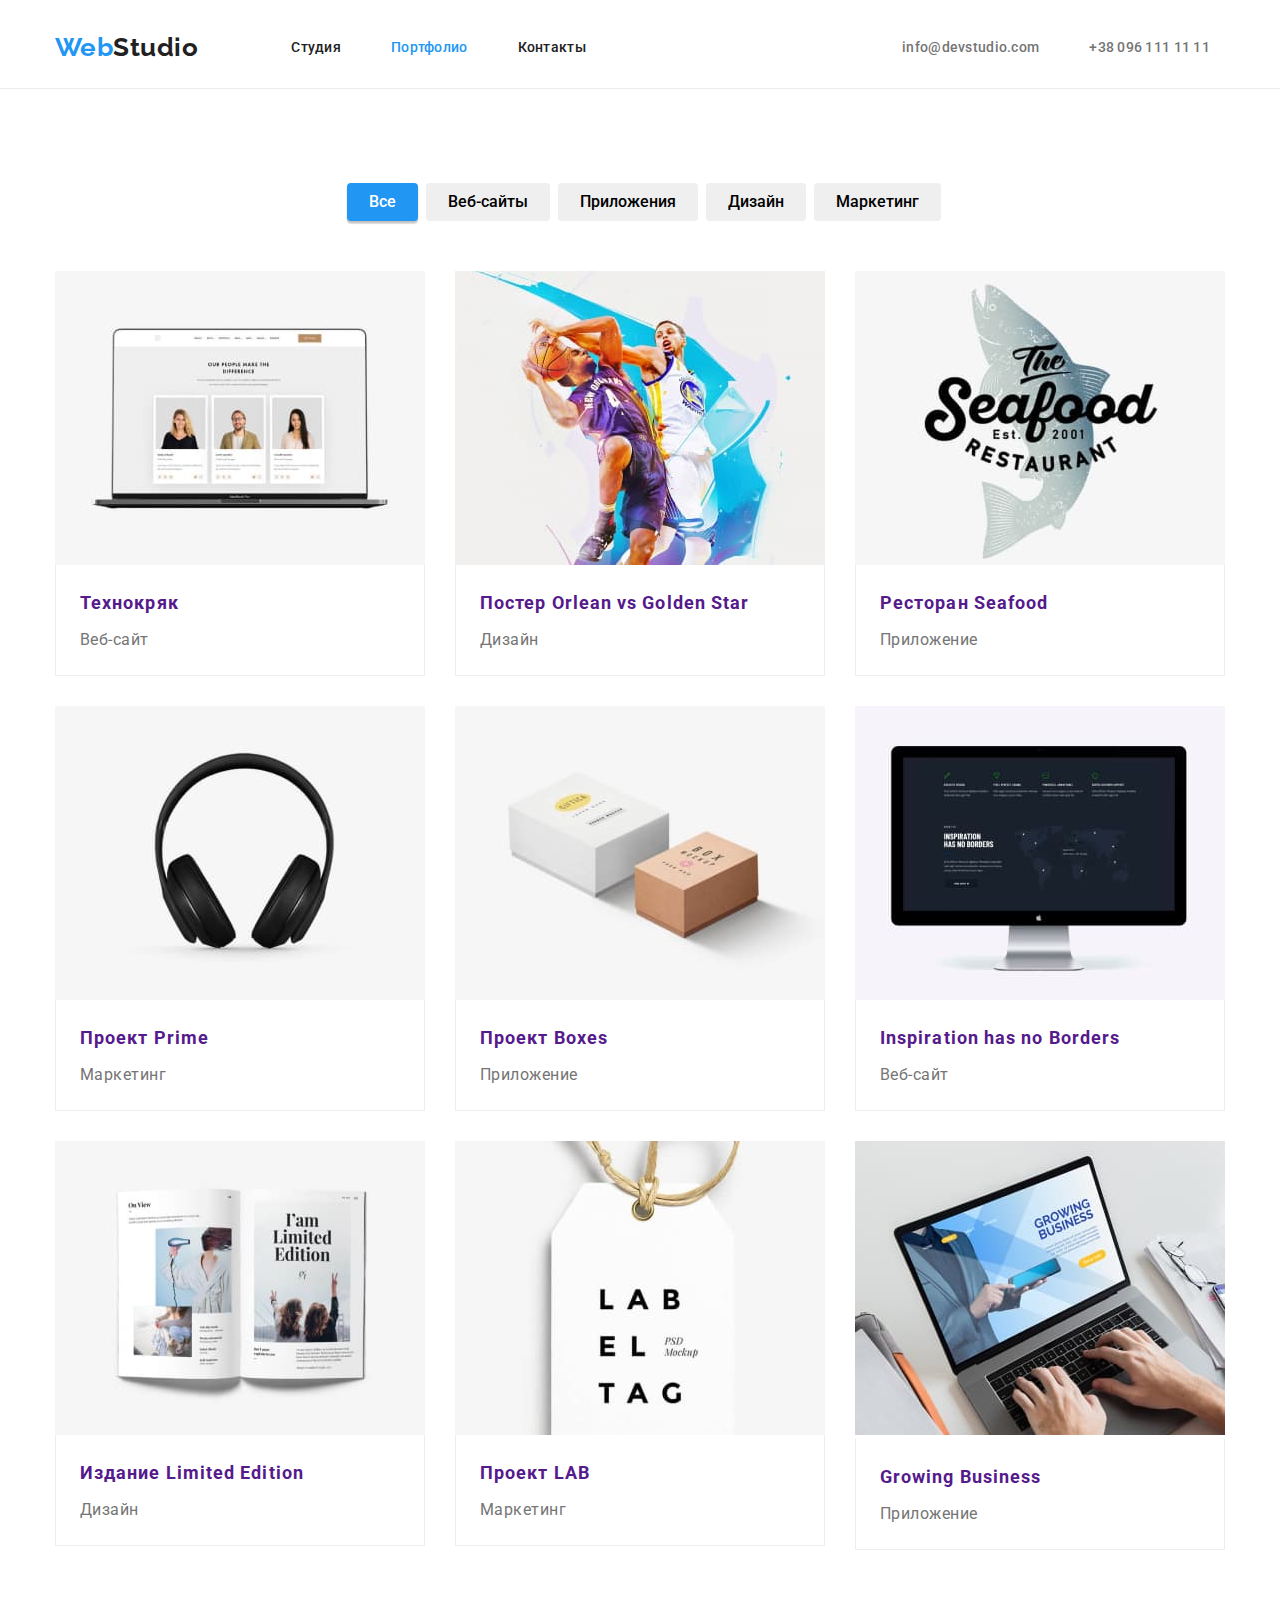
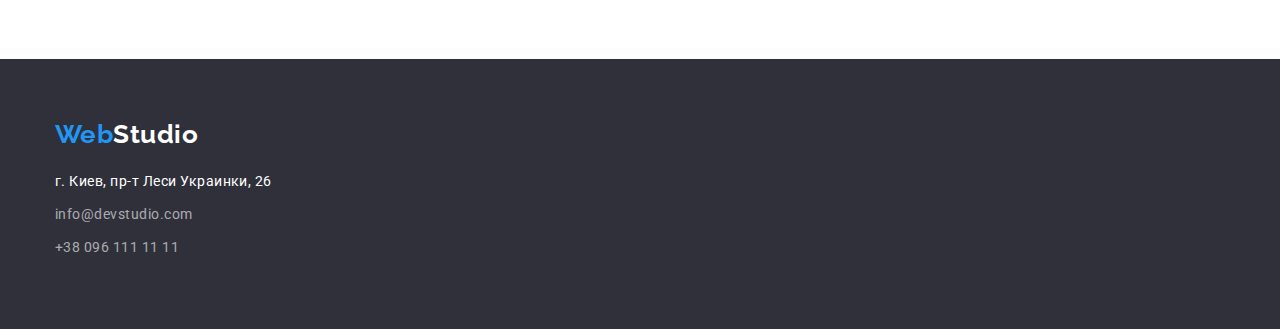
==== commit 487649fc: "dz3_2" ====
--- a/portfolio.html
+++ b/portfolio.html
@@ -66,7 +66,7 @@
         <ul class="works-items works-container">
           <li class="list works-item">
             <a href="" class="link">
-              <img src="./images/portpholio-1.jpg" alt="ноутбук с сайтом" width="370" />
+              <img class="works-img" src="./images/portpholio-1.jpg" alt="ноутбук с сайтом" width="370" />
               <div class="works-item-bottom">
                 <h2 class="works-title">Технокряк</h2>
                 <p class="works-text">Веб-сайт</p>
